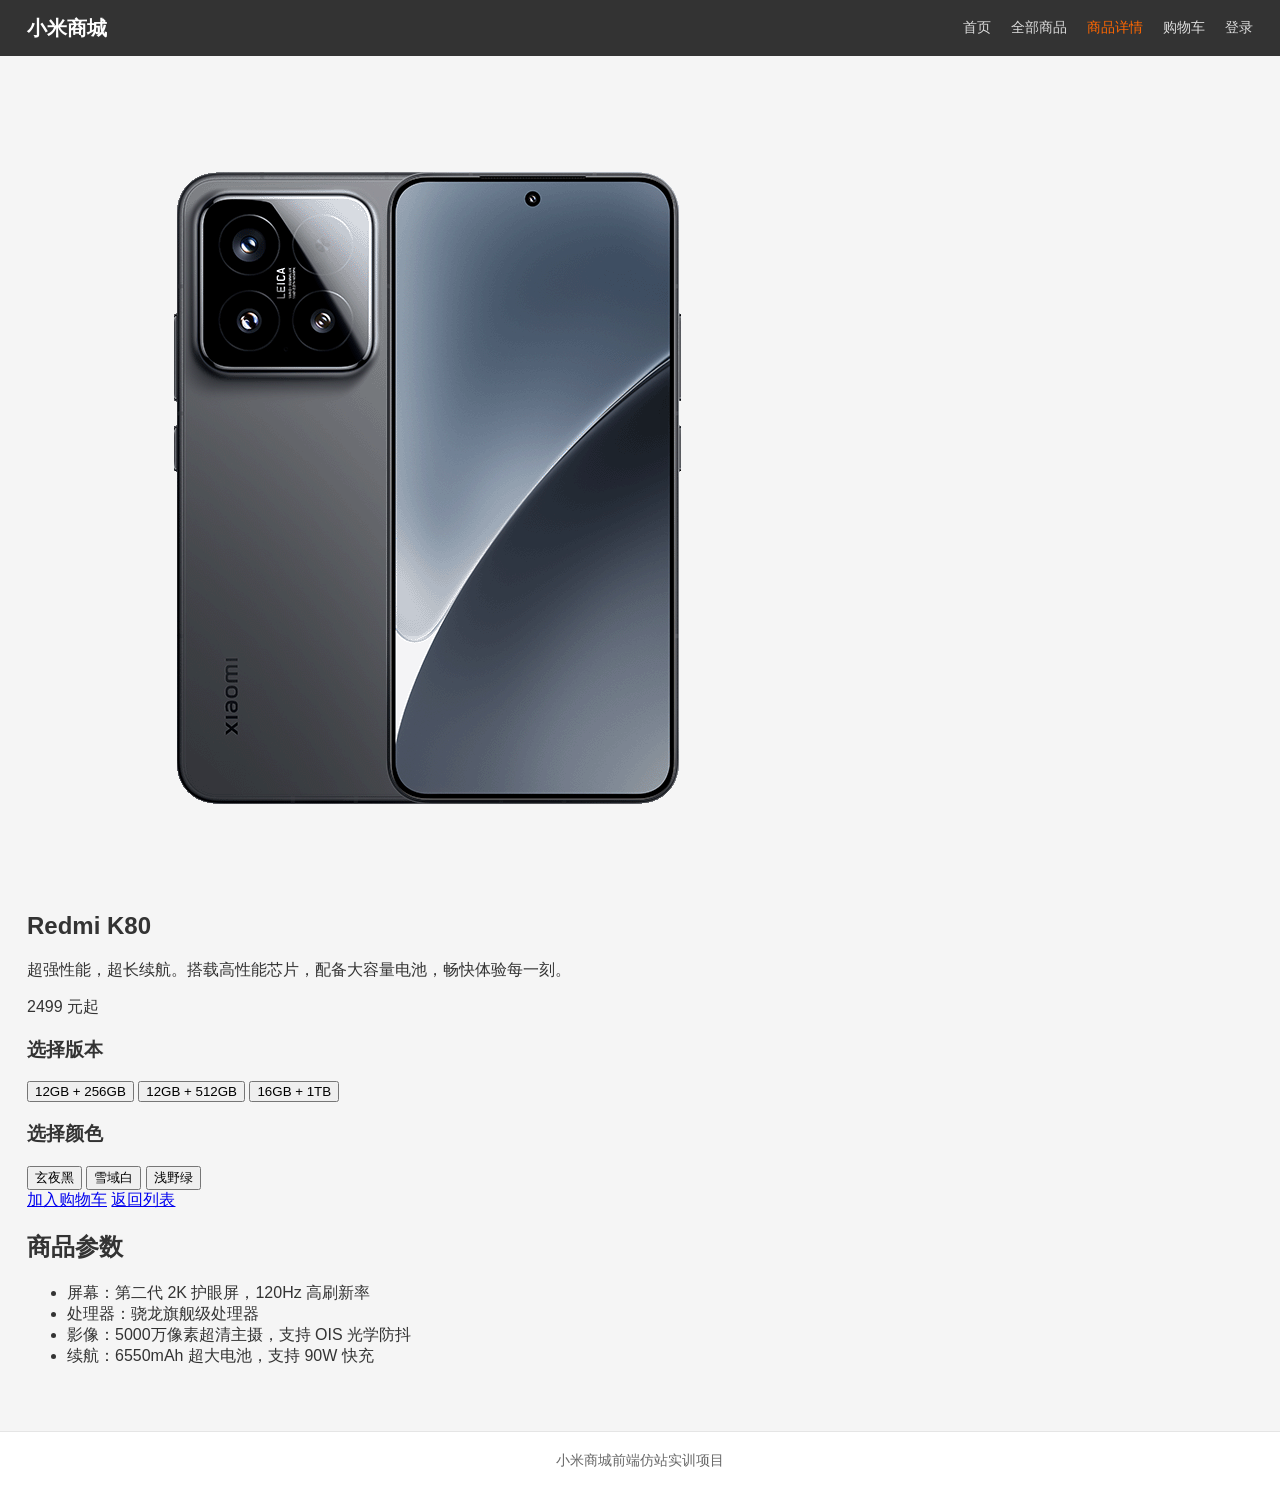
==== detail2.html @ 30b9fcd3 "新增红米K80商品详情页 detail2.html" ====
<!DOCTYPE html>
<html lang="zh-CN">
<head>
    <meta charset="UTF-8">
    <meta name="viewport" content="width=device-width, initial-scale=1.0">
    <title>小米商城 - 商品详情</title>
    <link rel="stylesheet" href="css/style.css">
</head>
<body>
    <header class="site-header">
        <div class="container nav-box">
            <a class="logo" href="index.html">小米商城</a>
            <nav class="main-nav">
                <a href="index.html">首页</a>
                <a href="products.html">全部商品</a>
                <a class="active" href="detail.html">商品详情</a>
                <a href="cart.html">购物车</a>
                <a href="login.html">登录</a>
            </nav>
        </div>
    </header>

    <main class="container page-main">
        <section class="detail-box">
            <div class="detail-image">
                <div class="big-product-img"><img src="images\pms_1730124020.85532513.png" alt="Xiaomi 15" class="phone-img"></div>
            </div>

            <div class="detail-info">
                <h1>Redmi K80</h1>
                <p class="detail-desc">超强性能，超长续航。搭载高性能芯片，配备大容量电池，畅快体验每一刻。</p>
                <p class="detail-price">2499 元起</p>

                <div class="option-group">
                    <h3>选择版本</h3>
                    <div class="option-list" data-group="ram">
                        <button class="option-btn active" type="button">12GB + 256GB</button>
                        <button class="option-btn" type="button">12GB + 512GB</button>
                        <button class="option-btn" type="button">16GB + 1TB</button>
                    </div>
                </div>

                <div class="option-group">
                    <h3>选择颜色</h3>
                    <div class="option-list" data-group="color">
                        <button class="option-btn active" type="button" data-img="images\pms_1730124020.85532513.png">玄夜黑</button>
                        <button class="option-btn" type="button" data-img="images\pms_1730124020.81653464.png">雪域白</button>
                        <button class="option-btn" type="button" data-img="images\pms_1730124020.81975836.png">浅野绿</button>
                    </div>
                </div>

                <div class="detail-actions">
                    <a class="buy-button" href="cart.html">加入购物车</a>
                    <a class="back-button" href="products.html">返回列表</a>
                </div>
            </div>
        </section>

        <section class="detail-params">
            <h2>商品参数</h2>
            <ul>
                <li>屏幕：第二代 2K 护眼屏，120Hz 高刷新率</li>
                <li>处理器：骁龙旗舰级处理器</li>
                <li>影像：5000万像素超清主摄，支持 OIS 光学防抖</li>
                <li>续航：6550mAh 超大电池，支持 90W 快充</li>
            </ul>
        </section>
    </main>

    <footer class="site-footer">
        <div class="container">小米商城前端仿站实训项目</div>
    </footer>

    <script src="js/main.js"></script>
    <script>const imgBox = document.querySelector('.phone-img');

// 处理内存版本按钮
const ramBtns = document.querySelectorAll('[data-group="ram"] .option-btn');
ramBtns.forEach(btn => {
  btn.onclick = function(){
    ramBtns.forEach(b => b.classList.remove('active'));
    this.classList.add('active');
  }
})

// 处理颜色按钮（切换图片+本组选中）
const colorBtns = document.querySelectorAll('[data-group="color"] .option-btn');
colorBtns.forEach(btn => {
  btn.onclick = function(){
    colorBtns.forEach(b => b.classList.remove('active'));
    this.classList.add('active');
    imgBox.src = this.dataset.img;
  }
})</script>
</body>
</html>
---- css/style.css ----
﻿* {
    box-sizing: border-box;
}

body {
    margin: 0;
    font-family: Arial, "Microsoft YaHei", sans-serif;
    color: #333;
    background: #f5f5f5;
}

.container {
    width: min(1226px, calc(100% - 32px));
    margin: 0 auto;
}

.site-header {
    background: #333;
    color: #fff;
}

.nav-box {
    display: flex;
    align-items: center;
    justify-content: space-between;
    min-height: 56px;
    gap: 24px;
}

.logo {
    color: #fff;
    text-decoration: none;
    font-size: 20px;
    font-weight: 700;
}

.main-nav {
    display: flex;
    align-items: center;
    gap: 20px;
    flex-wrap: wrap;
}

.main-nav a {
    color: #ddd;
    text-decoration: none;
    font-size: 14px;
}

.main-nav a:hover,
.main-nav a.active {
    color: #ff6700;
}

.page-main {
    min-height: calc(100vh - 112px);
    padding: 32px 0 48px;
}

.page-title {
    background: #fff;
    padding: 32px;
    border-radius: 4px;
}

.page-title h1 {
    margin: 0;
    font-size: 28px;
    font-weight: 600;
}

.site-footer {
    background: #fff;
    border-top: 1px solid #e5e5e5;
    color: #666;
    font-size: 14px;
    padding: 20px 0;
    text-align: center;
}

@media (max-width: 640px) {
    .nav-box {
        align-items: flex-start;
        flex-direction: column;
        padding: 14px 0;
    }

    .main-nav {
        gap: 12px;
    }
}
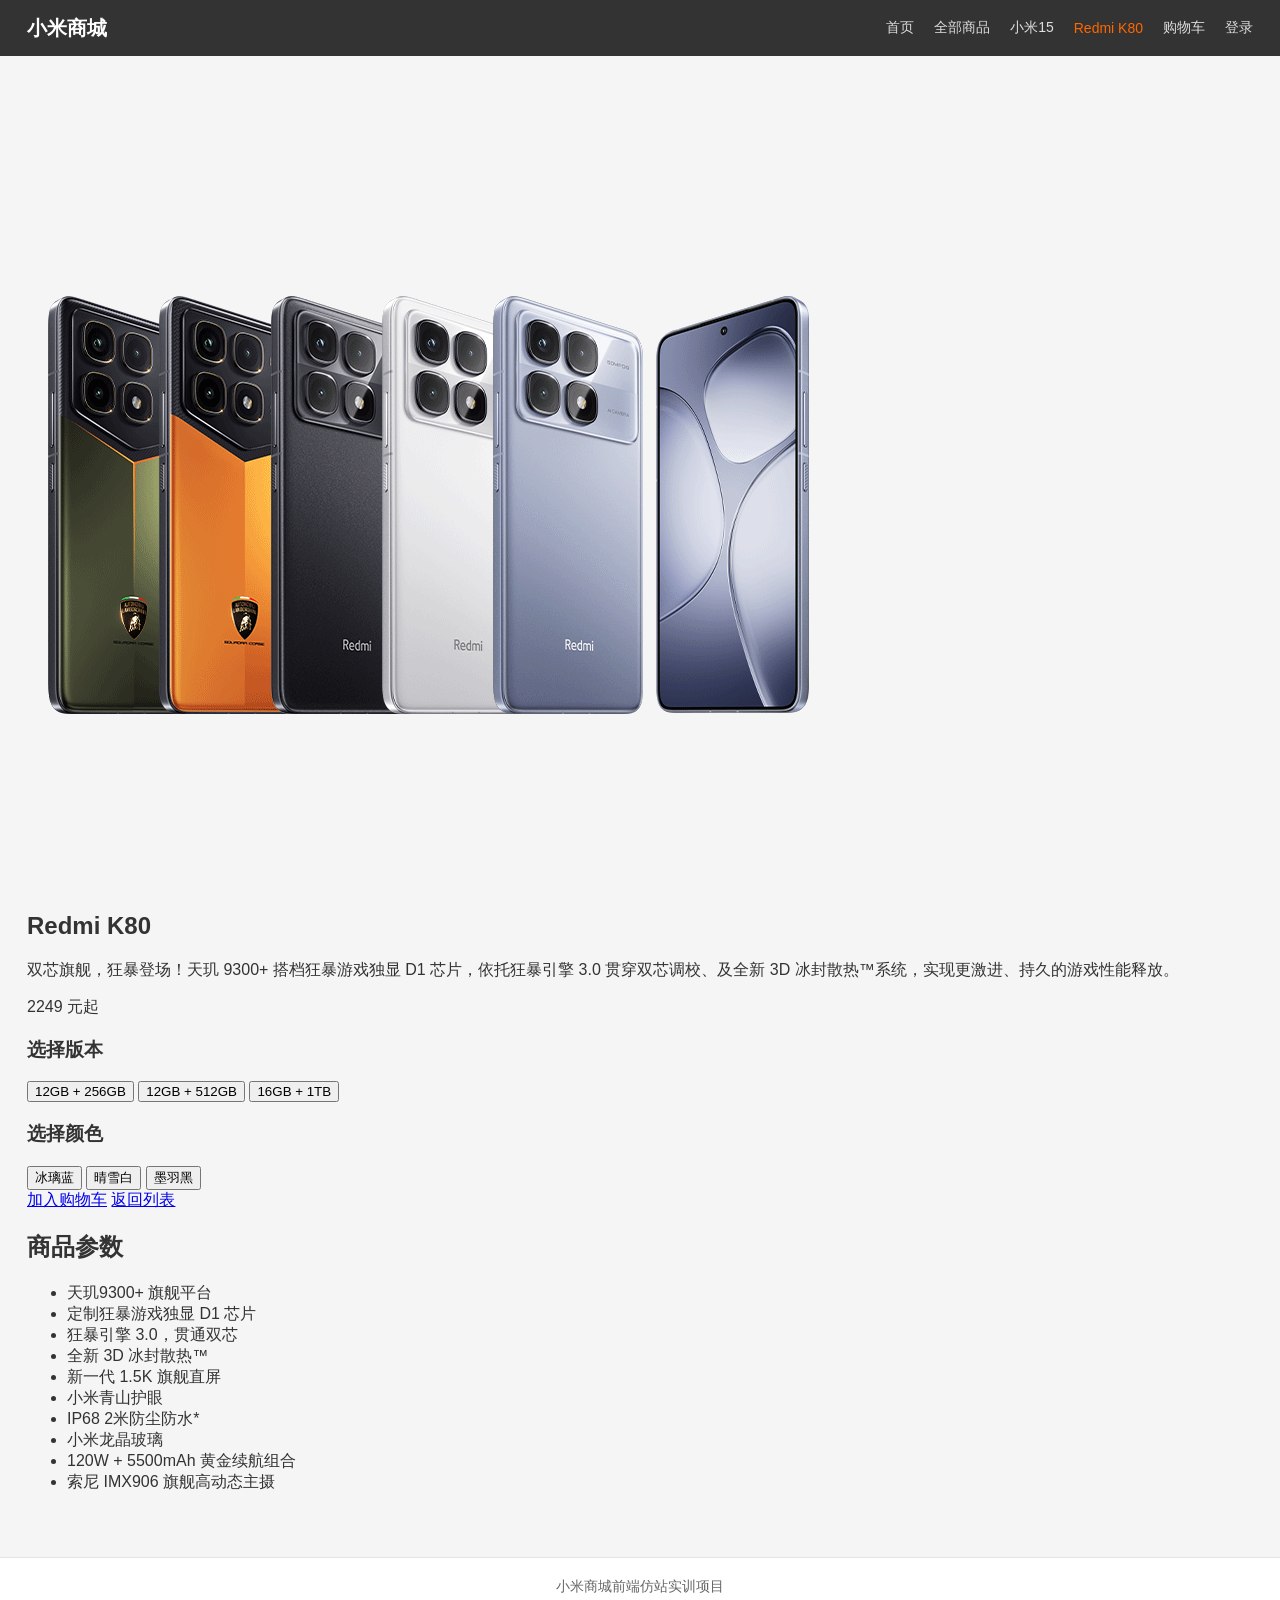
==== commit e76a7bdb: "æ´æ°Redmi K80å®æ´ååè¯¦æé¡µ" ====
--- a/detail2.html
+++ b/detail2.html
@@ -3,7 +3,7 @@
 <head>
     <meta charset="UTF-8">
     <meta name="viewport" content="width=device-width, initial-scale=1.0">
-    <title>小米商城 - 商品详情</title>
+    <title>小米商城 - Redmi K80 商品详情</title>
     <link rel="stylesheet" href="css/style.css">
 </head>
 <body>
@@ -13,7 +13,8 @@
             <nav class="main-nav">
                 <a href="index.html">首页</a>
                 <a href="products.html">全部商品</a>
-                <a class="active" href="detail.html">商品详情</a>
+                <a href="detail.html">小米15</a>
+                <a class="active" href="detail2.html">Redmi K80</a>
                 <a href="cart.html">购物车</a>
                 <a href="login.html">登录</a>
             </nav>
@@ -23,13 +24,13 @@
     <main class="container page-main">
         <section class="detail-box">
             <div class="detail-image">
-                <div class="big-product-img"><img src="images\pms_1730124020.85532513.png" alt="Xiaomi 15" class="phone-img"></div>
+                <div class="big-product-img"><img src="images\pms_1721354062.86763245.png" alt="Redmi K80" class="phone-img"></div>
             </div>
 
             <div class="detail-info">
                 <h1>Redmi K80</h1>
-                <p class="detail-desc">超强性能，超长续航。搭载高性能芯片，配备大容量电池，畅快体验每一刻。</p>
-                <p class="detail-price">2499 元起</p>
+                <p class="detail-desc">双芯旗舰，狂暴登场！天玑 9300+ 搭档狂暴游戏独显 D1 芯片，依托狂暴引擎 3.0 贯穿双芯调校、及全新 3D 冰封散热™系统，实现更激进、持久的游戏性能释放。</p>
+                <p class="detail-price">2249 元起</p>
 
                 <div class="option-group">
                     <h3>选择版本</h3>
@@ -43,9 +44,9 @@
                 <div class="option-group">
                     <h3>选择颜色</h3>
                     <div class="option-list" data-group="color">
-                        <button class="option-btn active" type="button" data-img="images\pms_1730124020.85532513.png">玄夜黑</button>
-                        <button class="option-btn" type="button" data-img="images\pms_1730124020.81653464.png">雪域白</button>
-                        <button class="option-btn" type="button" data-img="images\pms_1730124020.81975836.png">浅野绿</button>
+                        <button class="option-btn active" type="button" data-img="images\pms_1721354062.86763245.png">冰璃蓝</button>
+                        <button class="option-btn" type="button" data-img="images\pms_1721354062.81653464.png">晴雪白</button>
+                        <button class="option-btn" type="button" data-img="images\pms_1721354062.81975836.png">墨羽黑</button>
                     </div>
                 </div>
 
@@ -59,10 +60,16 @@
         <section class="detail-params">
             <h2>商品参数</h2>
             <ul>
-                <li>屏幕：第二代 2K 护眼屏，120Hz 高刷新率</li>
-                <li>处理器：骁龙旗舰级处理器</li>
-                <li>影像：5000万像素超清主摄，支持 OIS 光学防抖</li>
-                <li>续航：6550mAh 超大电池，支持 90W 快充</li>
+                <li>天玑9300+ 旗舰平台</li>
+                <li>定制狂暴游戏独显 D1 芯片</li>
+                <li>狂暴引擎 3.0，贯通双芯</li>
+                <li>全新 3D 冰封散热™</li>
+                <li>新一代 1.5K 旗舰直屏</li>
+                <li>小米青山护眼</li>
+                <li>IP68 2米防尘防水*</li>
+                <li>小米龙晶玻璃</li>
+                <li>120W + 5500mAh 黄金续航组合</li>
+                <li>索尼 IMX906 旗舰高动态主摄</li>
             </ul>
         </section>
     </main>
